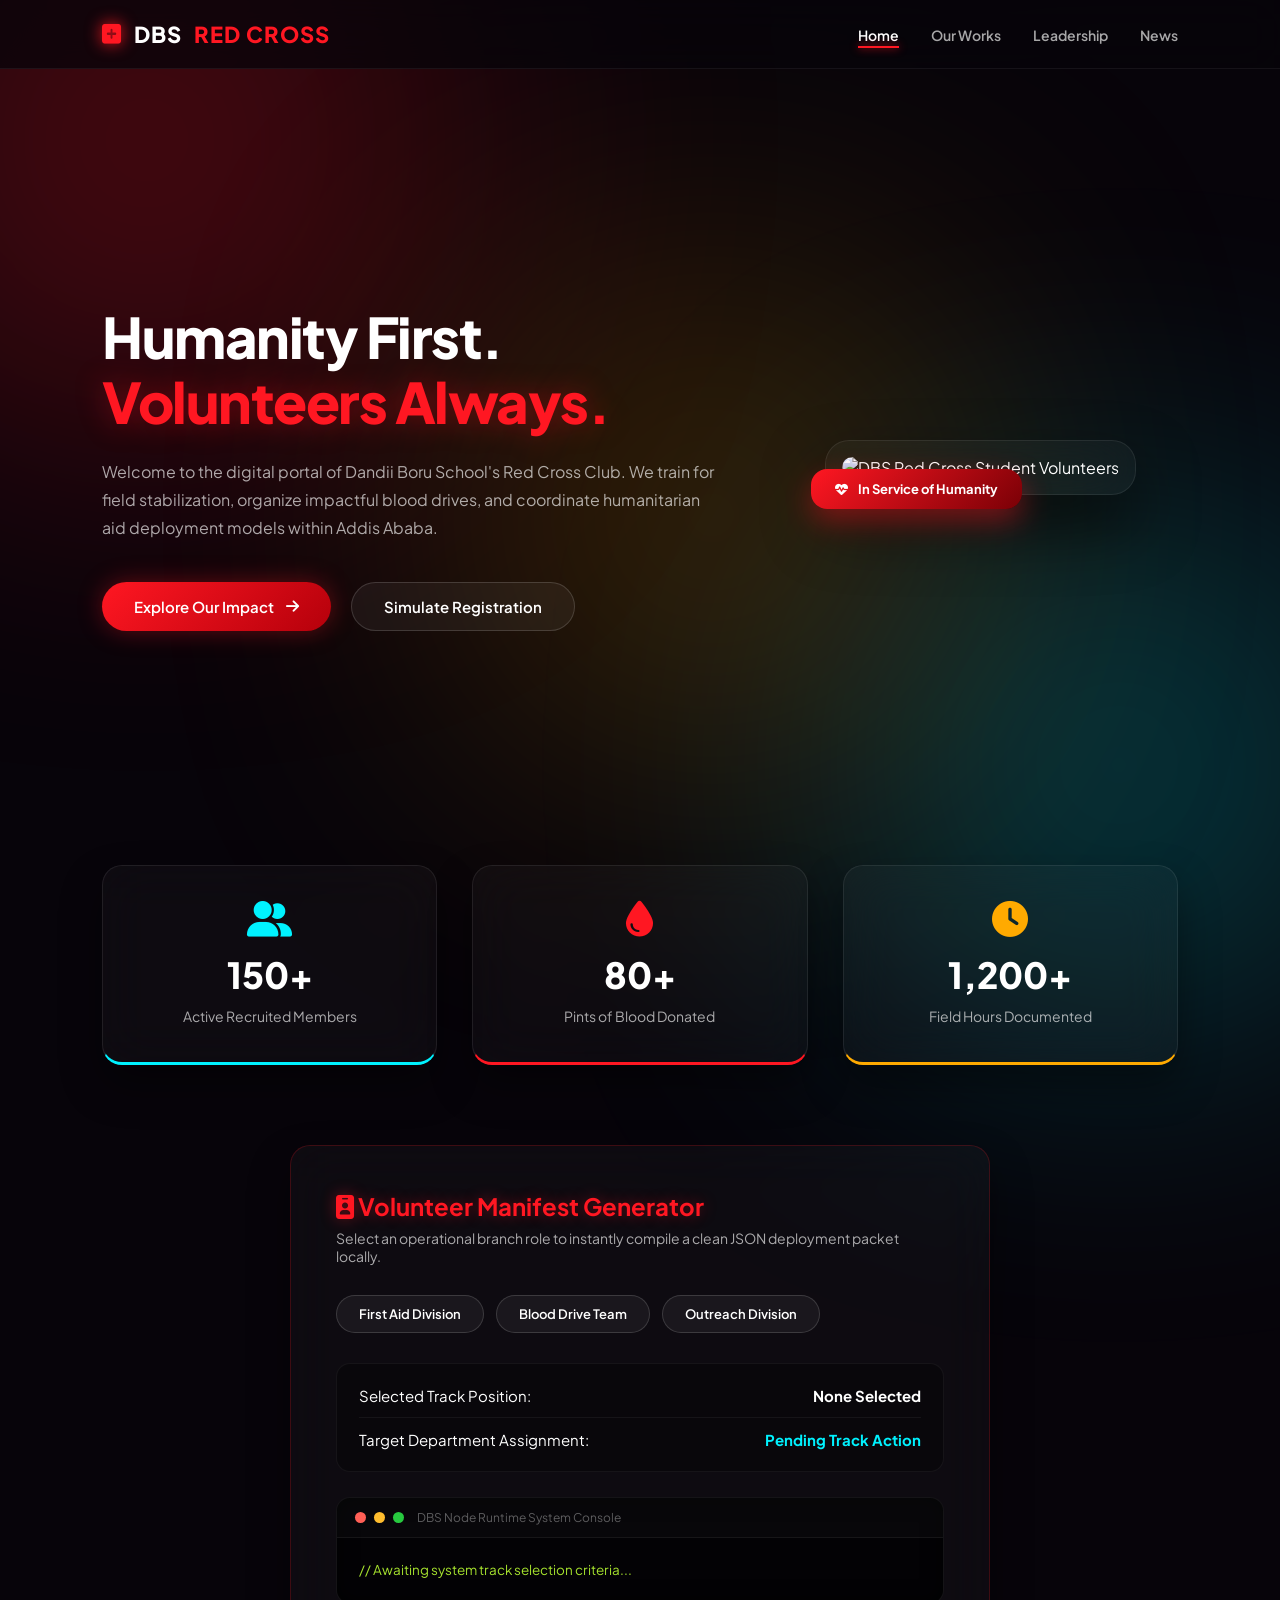
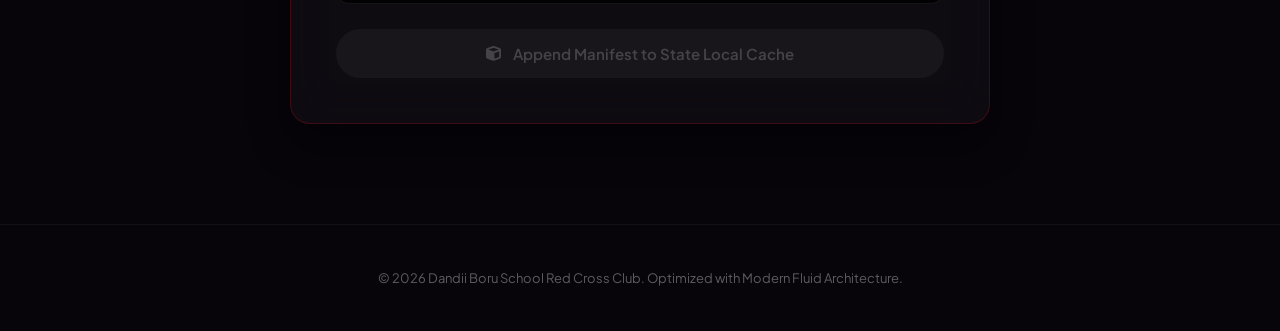
==== index.html @ 4b4bf2bd "Add files via upload" ====
<!DOCTYPE html>
<html lang="en">
<head>
    <meta charset="UTF-8">
    <meta name="viewport" content="width=device-width, initial-scale=1.0">
    <title>Dandii Boru School Red Cross Club</title>
    <link rel="icon" type="image/svg+xml" href="data:image/svg+xml,<svg xmlns='http://www.w3.org/2000/svg' viewBox='0 0 24 24'><path fill='%23ff1722' d='M9 2h6v7h7v6h-7v7H9v-7H2V9h7V2z'/></svg>">
    <link rel="stylesheet" href="https://cdnjs.cloudflare.com/ajax/libs/font-awesome/6.4.0/css/all.min.css">
    <link rel="stylesheet" href="style.css">
</head>
<body>
    <div class="glow-orb orb-1"></div>
    <div class="glow-orb orb-2"></div>
    <div class="glow-orb orb-3"></div>

    <nav class="navbar">
        <div class="logo"><i class="fas fa-plus-square"></i> DBS <span>RED CROSS</span></div>
        <ul class="nav-links">
            <li><a href="index.html" class="active">Home</a></li>
            <li><a href="works.html">Our Works</a></li>
            <li><a href="leadership.html">Leadership</a></li>
            <li><a href="news.html">News</a></li>
        </ul>
    </nav>

    <section id="hero" class="hero-section">
        <div class="hero-content">
            <h1 class="neon-text">Humanity First. <br><span class="highlight">Volunteers Always.</span></h1>
            <p class="hero-subtitle">Welcome to the digital portal of Dandii Boru School's Red Cross Club. We train for field stabilization, organize impactful blood drives, and coordinate humanitarian aid deployment models within Addis Ababa.</p>
            <div class="cta-container">
                <a href="works.html" class="btn btn-primary">Explore Our Impact <i class="fas fa-arrow-right"></i></a>
                <a href="#volunteer-simulation" class="btn btn-secondary">Simulate Registration</a>
            </div>
        </div>
        <div class="hero-visual-container">
            <div class="visual-card">
                <img src="images/redcross-hero.jpg" alt="DBS Red Cross Student Volunteers" class="hero-image">
                <div class="floating-badge"><i class="fas fa-heartbeat"></i> <span>In Service of Humanity</span></div>
            </div>
        </div>
    </section>

    <section class="menu-section" style="padding-top: 10px; padding-bottom: 40px;">
        <div class="menu-grid" style="grid-template-columns: repeat(auto-fit, minmax(240px, 1fr));">
            <div class="glass-card card-info" style="text-align: center; padding: 35px; border-bottom: 3px solid var(--cyan-accent);">
                <i class="fas fa-user-friends" style="font-size: 36px; color: var(--cyan-accent); margin-bottom: 15px;"></i>
                <h3 style="font-size: 36px; font-weight: 800;">150+</h3>
                <p>Active Recruited Members</p>
            </div>
            <div class="glass-card card-info" style="text-align: center; padding: 35px; border-bottom: 3px solid var(--neon-crimson);">
                <i class="fas fa-tint" style="font-size: 36px; color: var(--neon-crimson); margin-bottom: 15px;"></i>
                <h3 style="font-size: 36px; font-weight: 800;">80+</h3>
                <p>Pints of Blood Donated</p>
            </div>
            <div class="glass-card card-info" style="text-align: center; padding: 35px; border-bottom: 3px solid var(--gold-accent);">
                <i class="fas fa-clock" style="font-size: 36px; color: var(--gold-accent); margin-bottom: 15px;"></i>
                <h3 style="font-size: 36px; font-weight: 800;">1,200+</h3>
                <p>Field Hours Documented</p>
            </div>
        </div>
    </section>

    <section id="volunteer-simulation" class="order-section">
        <div class="glass-card simulation-box">
            <h2 class="neon-text-sm"><i class="fas fa-id-badge"></i> Volunteer Manifest Generator</h2>
            <p class="simulation-desc">Select an operational branch role to instantly compile a clean JSON deployment packet locally.</p>
            <div style="display: flex; gap: 12px; margin-bottom: 30px; flex-wrap: wrap;">
                <button class="btn btn-secondary" style="padding: 10px 22px; font-size: 13px;" onclick="simulateBranch('First Aid First Responder', 'Triage Unit')">First Aid Division</button>
                <button class="btn btn-secondary" style="padding: 10px 22px; font-size: 13px;" onclick="simulateBranch('Blood Bank Recruiter', 'Donor Logistics')">Blood Drive Team</button>
                <button class="btn btn-secondary" style="padding: 10px 22px; font-size: 13px;" onclick="simulateBranch('Outreach Officer', 'Public Welfare Distribution')">Outreach Division</button>
            </div>
            <div class="order-details">
                <div class="detail-row"><span>Selected Track Position:</span><strong id="summary-item" style="color: #fff;">None Selected</strong></div>
                <div class="detail-row"><span>Target Department Assignment:</span><strong id="summary-price" class="neon-price">Pending Track Action</strong></div>
            </div>
            <div class="sim-terminal">
                <div class="terminal-header">
                    <span class="dot red"></span><span class="dot yellow"></span><span class="dot green"></span>
                    <span class="terminal-title">DBS Node Runtime System Console</span>
                </div>
                <pre id="console-output">// Awaiting system track selection criteria...</pre>
            </div>
            <button class="btn btn-primary" id="pay-btn" style="width: 100%; justify-content: center;" onclick="triggerVerificationToast()" disabled>
                <i class="fas fa-cube"></i> Append Manifest to State Local Cache
            </button>
        </div>
    </section>

    <footer class="footer">
        <p>&copy; 2026 Dandii Boru School Red Cross Club. Optimized with Modern Fluid Architecture.</p>
    </footer>
    <script src="script.js"></script>
</body>
</html>
---- style.css ----
@import url('https://fonts.googleapis.com/css2?family=Plus+Jakarta+Sans:wght@300;400;500;600;700;800&display=swap');

:root {
    --bg-primary: #07040a;
    --card-bg: rgba(255, 255, 255, 0.03);
    --card-border: rgba(255, 255, 255, 0.08);
    --neon-crimson: #ff1722;
    --neon-glow: rgba(255, 23, 34, 0.4);
    --cyan-accent: #00f2ff;
    --gold-accent: #ffaa00;
    --text-main: #ffffff;
    --text-muted: rgba(255, 255, 255, 0.65);
}

* {
    margin: 0;
    padding: 0;
    box-sizing: border-box;
    font-family: 'Plus Jakarta Sans', sans-serif;
    scroll-behavior: smooth;
}

body {
    background: var(--bg-primary);
    color: var(--text-main);
    overflow-x: hidden;
    position: relative;
    min-height: 100vh;
}

.glow-orb {
    position: fixed;
    border-radius: 50%;
    filter: blur(160px);
    z-index: -1;
    opacity: 0.35;
    pointer-events: none;
    animation: pulseMesh 12s infinite alternate ease-in-out;
}
.orb-1 { width: 550px; height: 550px; background: var(--neon-crimson); top: -15%; left: -10%; }
.orb-2 { width: 450px; height: 450px; background: var(--cyan-accent); bottom: -10%; right: -5%; animation-delay: -4s; }
.orb-3 { width: 400px; height: 400px; background: var(--gold-accent); top: 35%; left: 40%; animation-delay: -8s; }

@keyframes pulseMesh {
    0% { transform: translateY(0) scale(1) rotate(0deg); }
    100% { transform: translateY(50px) scale(1.1) rotate(15deg); }
}

.navbar {
    display: flex;
    justify-content: space-between;
    align-items: center;
    padding: 20px 8%;
    background: rgba(7, 4, 10, 0.75);
    backdrop-filter: blur(20px);
    -webkit-backdrop-filter: blur(20px);
    position: fixed;
    width: 100%;
    top: 0;
    z-index: 1000;
    border-bottom: 1px solid rgba(255, 255, 255, 0.06);
}
.logo {
    font-size: 22px;
    font-weight: 800;
    letter-spacing: 1px;
    display: flex;
    align-items: center;
    gap: 12px;
}
.logo i {
    color: var(--neon-crimson);
    filter: drop-shadow(0 0 8px var(--neon-crimson));
}
.logo span { color: var(--neon-crimson); }

.nav-links { display: flex; list-style: none; gap: 32px; }
.nav-links a {
    color: var(--text-muted);
    text-decoration: none;
    font-weight: 600;
    font-size: 14px;
    transition: all 0.3s ease;
    position: relative;
    padding: 4px 0;
}
.nav-links a:hover, .nav-links a.active { color: var(--text-main); }
.nav-links a::after {
    content: '';
    position: absolute;
    bottom: 0;
    left: 0;
    width: 0;
    height: 2px;
    background: var(--neon-crimson);
    transition: width 0.3s ease;
    box-shadow: 0 0 8px var(--neon-crimson);
}
.nav-links a:hover::after, .nav-links a.active::after { width: 100%; }

.hero-section {
    min-height: 95vh;
    display: flex;
    align-items: center;
    justify-content: space-between;
    padding: 140px 8% 60px 8%;
    gap: 60px;
}
.hero-content { max-width: 620px; }
.neon-text {
    font-size: 56px;
    font-weight: 800;
    line-height: 1.15;
    margin-bottom: 25px;
    letter-spacing: -1.5px;
}
.neon-text .highlight {
    color: var(--neon-crimson);
    text-shadow: 0 0 30px var(--neon-glow);
}
.hero-subtitle {
    font-size: 16px;
    color: var(--text-muted);
    line-height: 1.75;
    margin-bottom: 40px;
}

.cta-container { display: flex; gap: 20px; flex-wrap: wrap; }
.btn {
    padding: 14px 32px;
    border-radius: 100px;
    text-decoration: none;
    font-weight: 600;
    font-size: 15px;
    transition: all 0.4s cubic-bezier(0.165, 0.84, 0.44, 1);
    display: inline-flex;
    align-items: center;
    gap: 12px;
    cursor: pointer;
    border: none;
}
.btn-primary {
    background: linear-gradient(135deg, var(--neon-crimson), #b5000b);
    color: white;
    box-shadow: 0 0 25px rgba(255, 23, 34, 0.35);
}
.btn-primary:hover {
    transform: translateY(-4px) scale(1.02);
    box-shadow: 0 0 35px rgba(255, 23, 34, 0.6);
}
.btn-secondary {
    background: rgba(255, 255, 255, 0.05);
    color: white;
    border: 1px solid rgba(255, 255, 255, 0.15);
}
.btn-secondary:hover {
    background: white;
    color: var(--bg-primary);
    transform: translateY(-4px);
}

.hero-visual-container { flex: 1; display: flex; justify-content: center; }
.visual-card {
    background: var(--card-bg);
    backdrop-filter: blur(25px);
    -webkit-backdrop-filter: blur(25px);
    border: 1px solid var(--card-border);
    border-radius: 24px;
    padding: 16px;
    max-width: 460px;
    position: relative;
    box-shadow: 0 30px 60px rgba(0,0,0,0.6);
    transition: all 0.4s cubic-bezier(0.165, 0.84, 0.44, 1);
}
.visual-card:hover {
    transform: rotateX(4deg) rotateY(-4deg) translateY(-8px);
    border-color: rgba(255, 23, 34, 0.3);
    box-shadow: 0 40px 70px rgba(255, 23, 34, 0.15);
}
.hero-image { width: 100%; height: auto; border-radius: 16px; display: block; }
.floating-badge {
    position: absolute;
    bottom: -15px;
    left: -15px;
    background: linear-gradient(135deg, var(--neon-crimson), #7a0006);
    padding: 12px 24px;
    border-radius: 16px;
    display: flex;
    align-items: center;
    gap: 10px;
    font-weight: 700;
    font-size: 13px;
    box-shadow: 0 12px 30px rgba(255, 23, 34, 0.45);
}

.menu-section { padding: 90px 8%; }
.section-title {
    text-align: center;
    font-size: 42px;
    font-weight: 800;
    margin-bottom: 15px;
    letter-spacing: -1px;
}
.section-title span {
    color: var(--neon-crimson);
    text-shadow: 0 0 20px var(--neon-glow);
}
.menu-grid {
    display: grid;
    grid-template-columns: repeat(auto-fit, minmax(320px, 1fr));
    gap: 35px;
}

.glass-card {
    background: var(--card-bg);
    backdrop-filter: blur(25px);
    -webkit-backdrop-filter: blur(25px);
    border: 1px solid var(--card-border);
    border-radius: 20px;
    box-shadow: 0 20px 40px rgba(0,0,0,0.4);
    transition: all 0.4s cubic-bezier(0.165, 0.84, 0.44, 1);
}
.menu-card { overflow: hidden; position: relative; }
.menu-card:hover {
    transform: translateY(-8px);
    border-color: rgba(255, 23, 34, 0.3);
    box-shadow: 0 20px 40px rgba(255, 23, 34, 0.12);
}
.card-img-container { width: 100%; height: 240px; overflow: hidden; padding: 12px 12px 0 12px; position: relative; }
.card-image { width: 100%; height: 100%; object-fit: cover; border-radius: 12px; transition: transform 0.5s ease; }
.menu-card:hover .card-image { transform: scale(1.04); }

.card-info { padding: 25px; }
.card-info h3 { font-size: 22px; font-weight: 700; margin-bottom: 8px; color: var(--text-main); }
.card-info p { font-size: 14px; color: var(--text-muted); line-height: 1.6; }

.meta-row { display: flex; gap: 12px; margin-bottom: 15px; flex-wrap: wrap; }
.badge {
    padding: 4px 12px;
    border-radius: 6px;
    font-size: 11px;
    font-weight: 700;
    text-transform: uppercase;
    letter-spacing: 0.5px;
    border: 1px solid rgba(255,255,255,0.08);
}
.badge.crimson { background: rgba(255, 23, 34, 0.12); color: #ff3b45; border-color: rgba(255, 23, 34, 0.25); }
.badge.cyan { background: rgba(0, 242, 255, 0.1); color: var(--cyan-accent); border-color: rgba(0, 242, 255, 0.2); }
.badge.dark { background: rgba(255,255,255,0.04); color: var(--text-main); }

.dropdown-card {
    background: rgba(255, 255, 255, 0.02);
    border: 1px solid rgba(255, 255, 255, 0.06);
    border-left: 4px solid rgba(255, 255, 255, 0.2);
    border-radius: 14px;
    margin-bottom: 25px;
    overflow: hidden;
    transition: all 0.3s cubic-bezier(0.165, 0.84, 0.44, 1);
}
.dropdown-card:hover {
    background: rgba(255, 255, 255, 0.04);
    border-left-color: var(--neon-crimson);
}
.dropdown-header {
    width: 100%;
    background: none;
    border: none;
    padding: 24px 30px;
    text-align: left;
    cursor: pointer;
    display: flex;
    justify-content: space-between;
    align-items: center;
}
.header-left { display: flex; align-items: center; gap: 16px; flex-wrap: wrap; }
.dropdown-header .title-txt { font-size: 1.2rem; font-weight: 700; color: #fff; }
.dropdown-header .icon { color: rgba(255,255,255,0.3); font-size: 14px; transition: transform 0.3s; }

.dropdown-content {
    max-height: 0;
    overflow: hidden;
    transition: max-height 0.4s cubic-bezier(0, 1, 0, 1);
    background: rgba(0, 0, 0, 0.25);
}
.content-inner { padding: 30px; }
.content-inner p { color: var(--text-muted); line-height: 1.75; margin-bottom: 25px; font-size: 15px; }

.photo-scroll-row { display: flex; gap: 20px; overflow-x: auto; padding-bottom: 15px; }
.photo-scroll-row::-webkit-scrollbar { height: 6px; }
.photo-scroll-row::-webkit-scrollbar-track { background: rgba(255,255,255,0.01); }
.photo-scroll-row::-webkit-scrollbar-thumb { background: rgba(255,255,255,0.12); border-radius: 10px; }
.photo-scroll-row::-webkit-scrollbar-thumb:hover { background: var(--neon-crimson); }

.img-box { flex: 0 0 290px; background: rgba(255,255,255,0.01); border-radius: 12px; overflow: hidden; border: 1px solid rgba(255,255,255,0.06); }
.img-box img, .img-box video { width: 100%; height: 185px; object-fit: cover; display: block; }
.img-box .caption { padding: 12px; font-size: 12px; color: var(--text-muted); text-align: center; background: rgba(0,0,0,0.3); font-weight: 600; }

.dropdown-card.active { border-left-color: var(--neon-crimson); background: rgba(255, 255, 255, 0.04); box-shadow: 0 15px 30px rgba(0,0,0,0.3); }
.dropdown-card.active .dropdown-content { max-height: 2000px; transition: max-height 0.5s cubic-bezier(1, 0, 1, 0); }
.dropdown-card.active .icon { transform: rotate(180deg); color: var(--neon-crimson); }

.order-section { padding: 40px 8% 100px 8%; display: flex; justify-content: center; }
.simulation-box { width: 100%; max-width: 700px; padding: 45px; border: 1px solid rgba(255, 23, 34, 0.2); }
.neon-text-sm { font-size: 24px; color: var(--neon-crimson); margin-bottom: 8px; font-weight: 700; text-shadow: 0 0 15px var(--neon-glow); }
.simulation-desc { color: var(--text-muted); font-size: 14px; margin-bottom: 30px; }
.order-details { background: rgba(0, 0, 0, 0.3); border-radius: 14px; padding: 22px; margin-bottom: 25px; border: 1px solid rgba(255,255,255,0.05); }
.detail-row { display: flex; justify-content: space-between; margin-bottom: 12px; font-size: 15px; }
.detail-row:last-child { margin-bottom: 0; padding-top: 12px; border-top: 1px solid rgba(255, 255, 255, 0.05); }
.neon-price { color: var(--cyan-accent); }

.sim-terminal { background: #030205; border-radius: 14px; border: 1px solid rgba(255, 255, 255, 0.07); font-family: 'Courier New', Courier, monospace; margin-bottom: 25px; overflow: hidden; box-shadow: inset 0 0 20px rgba(0,0,0,0.8); }
.terminal-header { background: rgba(255, 255, 255, 0.02); padding: 12px 18px; display: flex; align-items: center; gap: 8px; border-bottom: 1px solid rgba(255, 255, 255, 0.06); }
.dot { width: 11px; height: 11px; border-radius: 50%; }
.dot.red { background: #ff5f56; }
.dot.yellow { background: #ffbd2e; }
.dot.green { background: #27c93f; }
.terminal-title { font-size: 12px; color: rgba(255,255,255,0.35); margin-left: 5px; }
.sim-terminal pre { padding: 22px; color: #a6e22e; font-size: 13.5px; white-space: pre-wrap; line-height: 1.5; }

.btn:disabled {
    background: rgba(255, 255, 255, 0.04);
    color: rgba(255, 255, 255, 0.2);
    cursor: not-allowed;
    box-shadow: none;
    border: 1px solid transparent;
}

.footer { text-align: center; padding: 45px; color: rgba(255, 255, 255, 0.35); font-size: 13px; border-top: 1px solid rgba(255, 255, 255, 0.05); }

@media (max-width: 968px) {
    .hero-section { flex-direction: column; text-align: center; padding-top: 130px; gap: 40px; }
    .cta-container { justify-content: center; }
    .neon-text { font-size: 42px; }
}
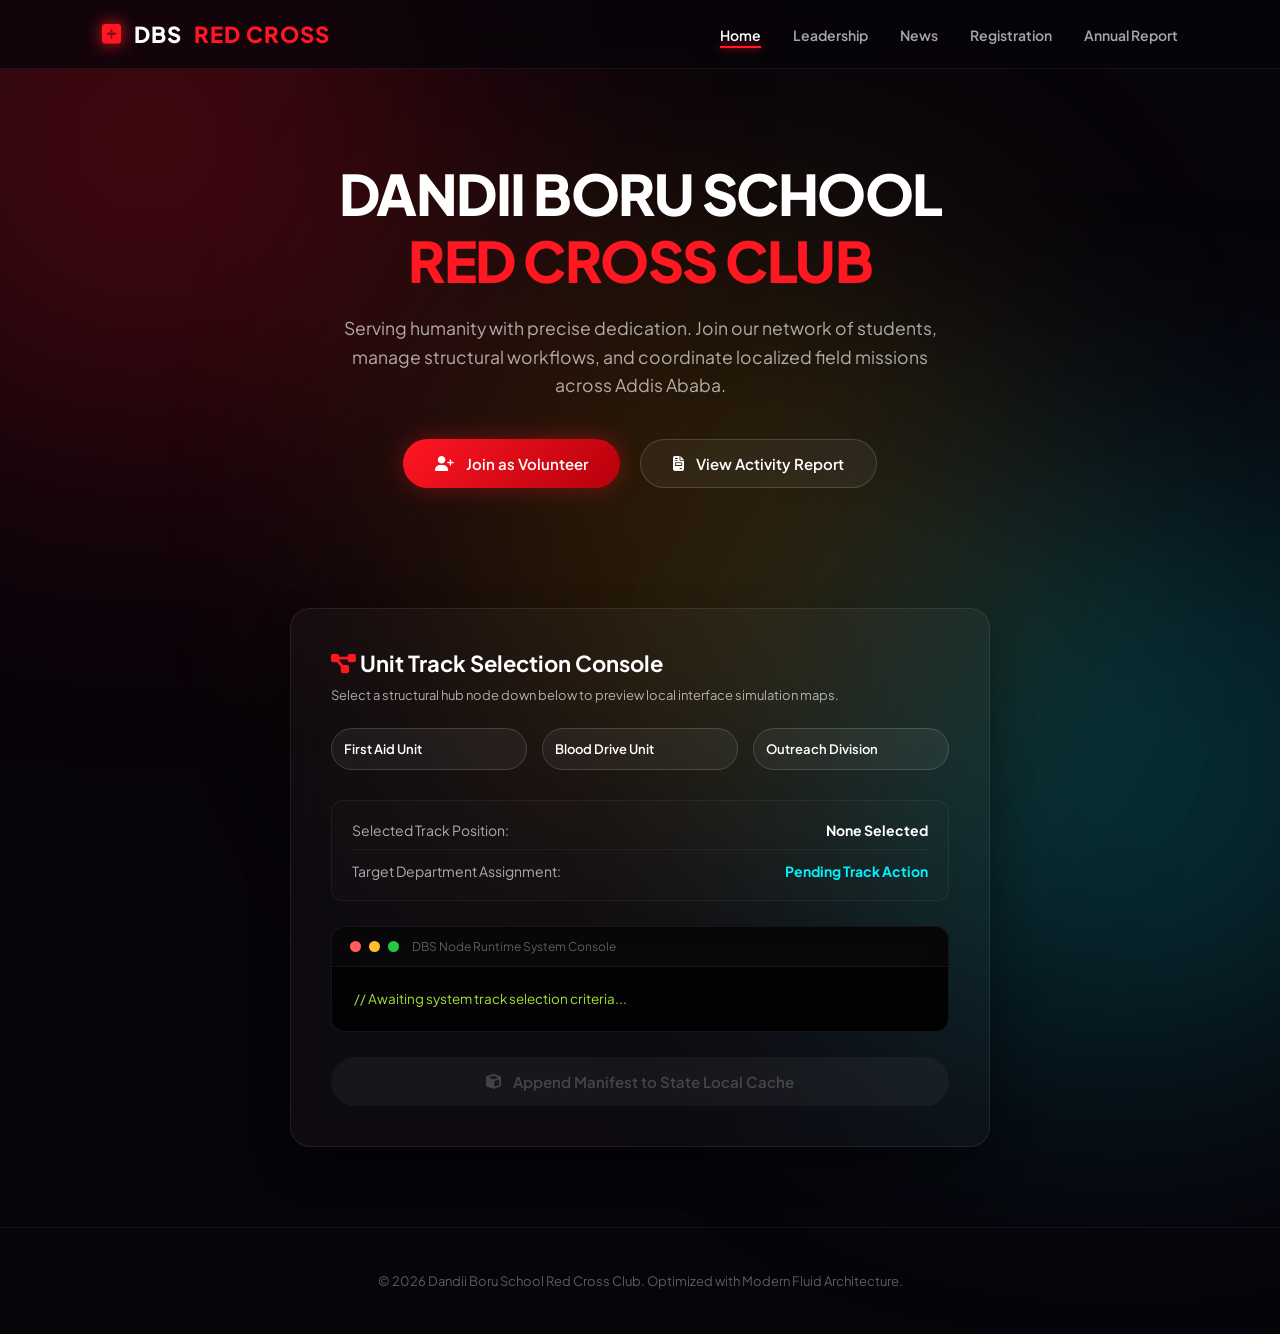
==== commit 13cf3fa7: "Refactor index.html structure and content" ====
--- a/index.html
+++ b/index.html
@@ -17,62 +17,44 @@
         <div class="logo"><i class="fas fa-plus-square"></i> DBS <span>RED CROSS</span></div>
         <ul class="nav-links">
             <li><a href="index.html" class="active">Home</a></li>
-            <li><a href="works.html">Our Works</a></li>
             <li><a href="leadership.html">Leadership</a></li>
             <li><a href="news.html">News</a></li>
+            <li><a href="registration.html">Registration</a></li>
+            <li><a href="report.html">Annual Report</a></li>
         </ul>
     </nav>
 
-    <section id="hero" class="hero-section">
-        <div class="hero-content">
-            <h1 class="neon-text">Humanity First. <br><span class="highlight">Volunteers Always.</span></h1>
-            <p class="hero-subtitle">Welcome to the digital portal of Dandii Boru School's Red Cross Club. We train for field stabilization, organize impactful blood drives, and coordinate humanitarian aid deployment models within Addis Ababa.</p>
-            <div class="cta-container">
-                <a href="works.html" class="btn btn-primary">Explore Our Impact <i class="fas fa-arrow-right"></i></a>
-                <a href="#volunteer-simulation" class="btn btn-secondary">Simulate Registration</a>
+    <header class="hero" style="padding: 160px 8% 80px 8%; text-align: center;">
+        <h1 class="neon-text" style="font-size: 3.5rem; font-weight: 800; margin-bottom: 20px; line-height: 1.2;">DANDII BORU SCHOOL<br><span style="color: var(--neon-crimson);">RED CROSS CLUB</span></h1>
+        <p style="color: var(--text-muted); max-width: 600px; margin: 0 auto 40px auto; font-size: 1.1rem; line-height: 1.6;">Serving humanity with precise dedication. Join our network of students, manage structural workflows, and coordinate localized field missions across Addis Ababa.</p>
+        <div style="display: flex; gap: 20px; justify-content: center;">
+            <a href="registration.html" class="btn btn-primary"><i class="fas fa-user-plus"></i> Join as Volunteer</a>
+            <a href="report.html" class="btn btn-secondary"><i class="fas fa-file-invoice"></i> View Activity Report</a>
+        </div>
+    </header>
+
+    <section class="menu-section" style="padding: 40px 8% 80px 8%;">
+        <div class="glass-card main-checkout" style="max-width: 700px; margin: 0 auto; padding: 40px;">
+            <h2 style="font-size: 22px; margin-bottom: 10px; font-weight: 700;"><i class="fas fa-project-diagram" style="color: var(--neon-crimson);"></i> Unit Track Selection Console</h2>
+            <p style="color: var(--text-muted); font-size: 13px; margin-bottom: 25px;">Select a structural hub node down below to preview local interface simulation maps.</p>
+            
+            <div class="menu-grid" style="display: grid; grid-template-columns: repeat(auto-fit, minmax(180px, 1fr)); gap: 15px; margin-bottom: 30px;">
+                <button class="btn btn-secondary" style="padding: 12px; font-size: 13px;" onclick="simulateBranch('First Aid Responder', 'Triage & Emergency')">First Aid Unit</button>
+                <button class="btn btn-secondary" style="padding: 12px; font-size: 13px;" onclick="simulateBranch('Blood Logistics Node', 'National Bank Drive')">Blood Drive Unit</button>
+                <button class="btn btn-secondary" style="padding: 12px; font-size: 13px;" onclick="simulateBranch('Outreach Officer', 'Public Welfare Distribution')">Outreach Division</button>
             </div>
-        </div>
-        <div class="hero-visual-container">
-            <div class="visual-card">
-                <img src="images/redcross-hero.jpg" alt="DBS Red Cross Student Volunteers" class="hero-image">
-                <div class="floating-badge"><i class="fas fa-heartbeat"></i> <span>In Service of Humanity</span></div>
+            
+            <div class="order-details" style="background: rgba(255,255,255,0.01); border: 1px solid rgba(255,255,255,0.05); padding: 20px; border-radius: 12px; margin-bottom: 25px;">
+                <div class="detail-row" style="display: flex; justify-content: space-between; margin-bottom: 10px; font-size: 14px;">
+                    <span style="color: var(--text-muted);">Selected Track Position:</span>
+                    <strong id=\"summary-item\" style="color: #fff;">None Selected</strong>
+                </div>
+                <div class="detail-row" style="display: flex; justify-content: space-between; font-size: 14px;">
+                    <span style="color: var(--text-muted);">Target Department Assignment:</span>
+                    <strong id="summary-price" style="color: var(--cyan-accent);">Pending Track Action</strong>
+                </div>
             </div>
-        </div>
-    </section>
-
-    <section class="menu-section" style="padding-top: 10px; padding-bottom: 40px;">
-        <div class="menu-grid" style="grid-template-columns: repeat(auto-fit, minmax(240px, 1fr));">
-            <div class="glass-card card-info" style="text-align: center; padding: 35px; border-bottom: 3px solid var(--cyan-accent);">
-                <i class="fas fa-user-friends" style="font-size: 36px; color: var(--cyan-accent); margin-bottom: 15px;"></i>
-                <h3 style="font-size: 36px; font-weight: 800;">150+</h3>
-                <p>Active Recruited Members</p>
-            </div>
-            <div class="glass-card card-info" style="text-align: center; padding: 35px; border-bottom: 3px solid var(--neon-crimson);">
-                <i class="fas fa-tint" style="font-size: 36px; color: var(--neon-crimson); margin-bottom: 15px;"></i>
-                <h3 style="font-size: 36px; font-weight: 800;">80+</h3>
-                <p>Pints of Blood Donated</p>
-            </div>
-            <div class="glass-card card-info" style="text-align: center; padding: 35px; border-bottom: 3px solid var(--gold-accent);">
-                <i class="fas fa-clock" style="font-size: 36px; color: var(--gold-accent); margin-bottom: 15px;"></i>
-                <h3 style="font-size: 36px; font-weight: 800;">1,200+</h3>
-                <p>Field Hours Documented</p>
-            </div>
-        </div>
-    </section>
-
-    <section id="volunteer-simulation" class="order-section">
-        <div class="glass-card simulation-box">
-            <h2 class="neon-text-sm"><i class="fas fa-id-badge"></i> Volunteer Manifest Generator</h2>
-            <p class="simulation-desc">Select an operational branch role to instantly compile a clean JSON deployment packet locally.</p>
-            <div style="display: flex; gap: 12px; margin-bottom: 30px; flex-wrap: wrap;">
-                <button class="btn btn-secondary" style="padding: 10px 22px; font-size: 13px;" onclick="simulateBranch('First Aid First Responder', 'Triage Unit')">First Aid Division</button>
-                <button class="btn btn-secondary" style="padding: 10px 22px; font-size: 13px;" onclick="simulateBranch('Blood Bank Recruiter', 'Donor Logistics')">Blood Drive Team</button>
-                <button class="btn btn-secondary" style="padding: 10px 22px; font-size: 13px;" onclick="simulateBranch('Outreach Officer', 'Public Welfare Distribution')">Outreach Division</button>
-            </div>
-            <div class="order-details">
-                <div class="detail-row"><span>Selected Track Position:</span><strong id="summary-item" style="color: #fff;">None Selected</strong></div>
-                <div class="detail-row"><span>Target Department Assignment:</span><strong id="summary-price" class="neon-price">Pending Track Action</strong></div>
-            </div>
+            
             <div class="sim-terminal">
                 <div class="terminal-header">
                     <span class="dot red"></span><span class="dot yellow"></span><span class="dot green"></span>
@@ -91,4 +73,4 @@
     </footer>
     <script src="script.js"></script>
 </body>
-</html>+</html>
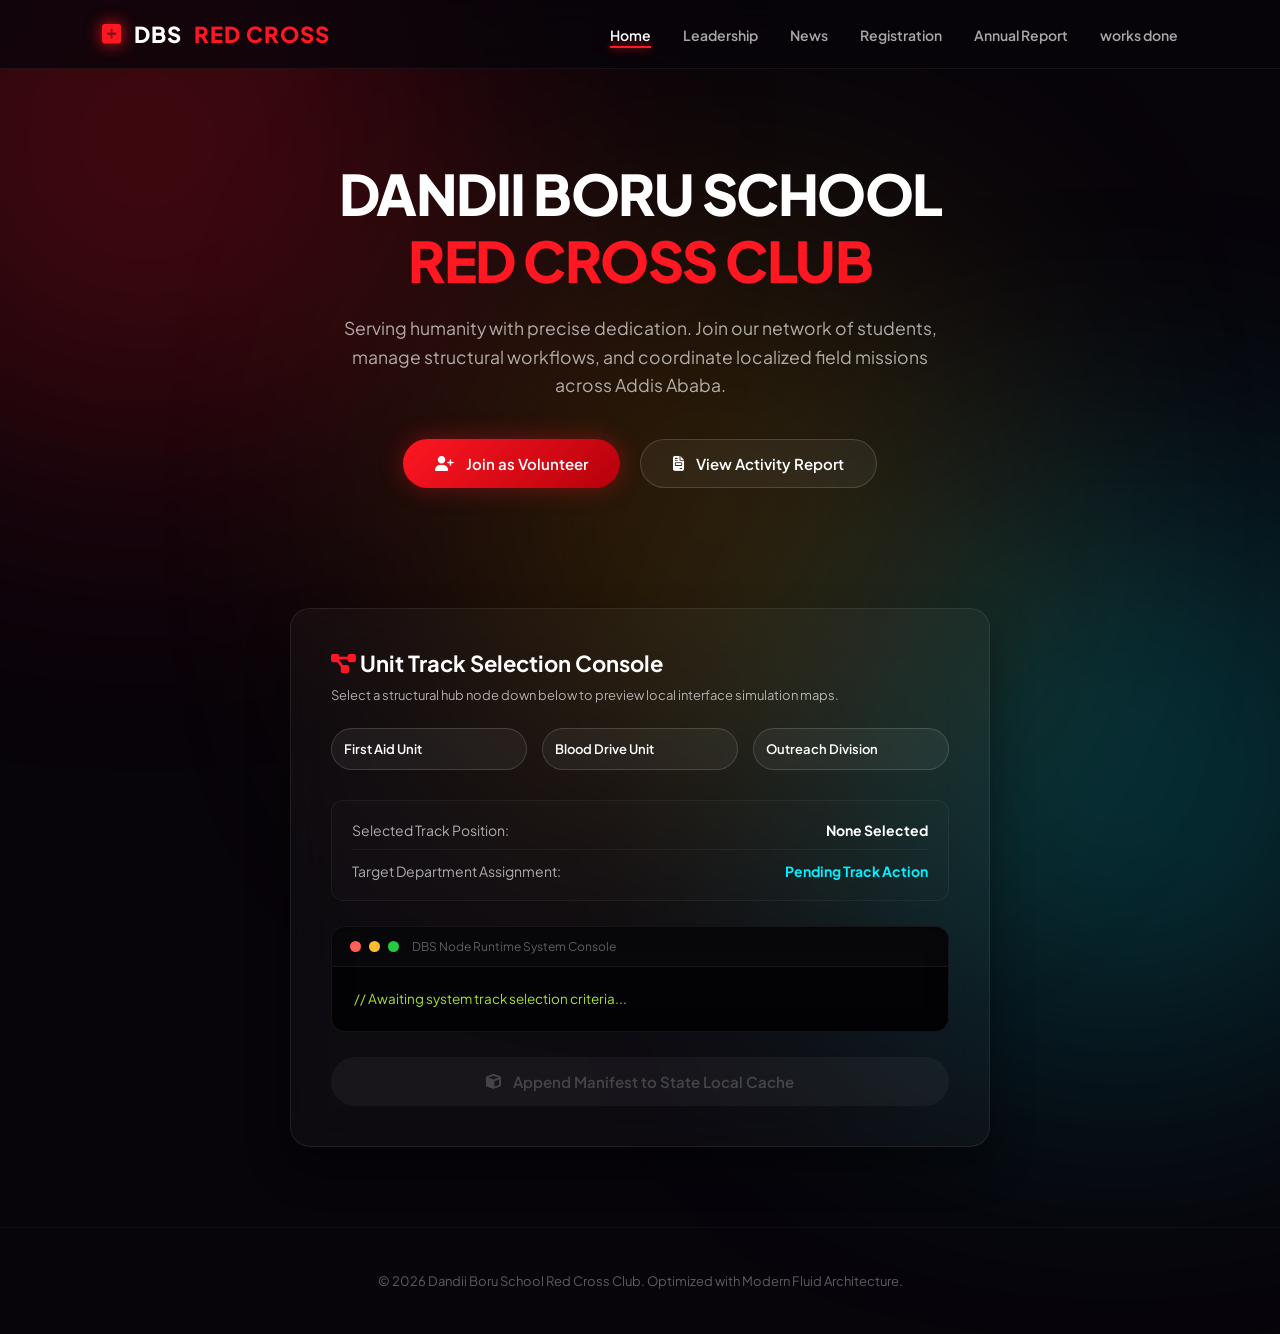
==== commit f97c33a0: "Update index.html" ====
--- a/index.html
+++ b/index.html
@@ -21,6 +21,7 @@
             <li><a href="news.html">News</a></li>
             <li><a href="registration.html">Registration</a></li>
             <li><a href="report.html">Annual Report</a></li>
+             <li><a href="work.html">works done</a></li>
         </ul>
     </nav>
 
